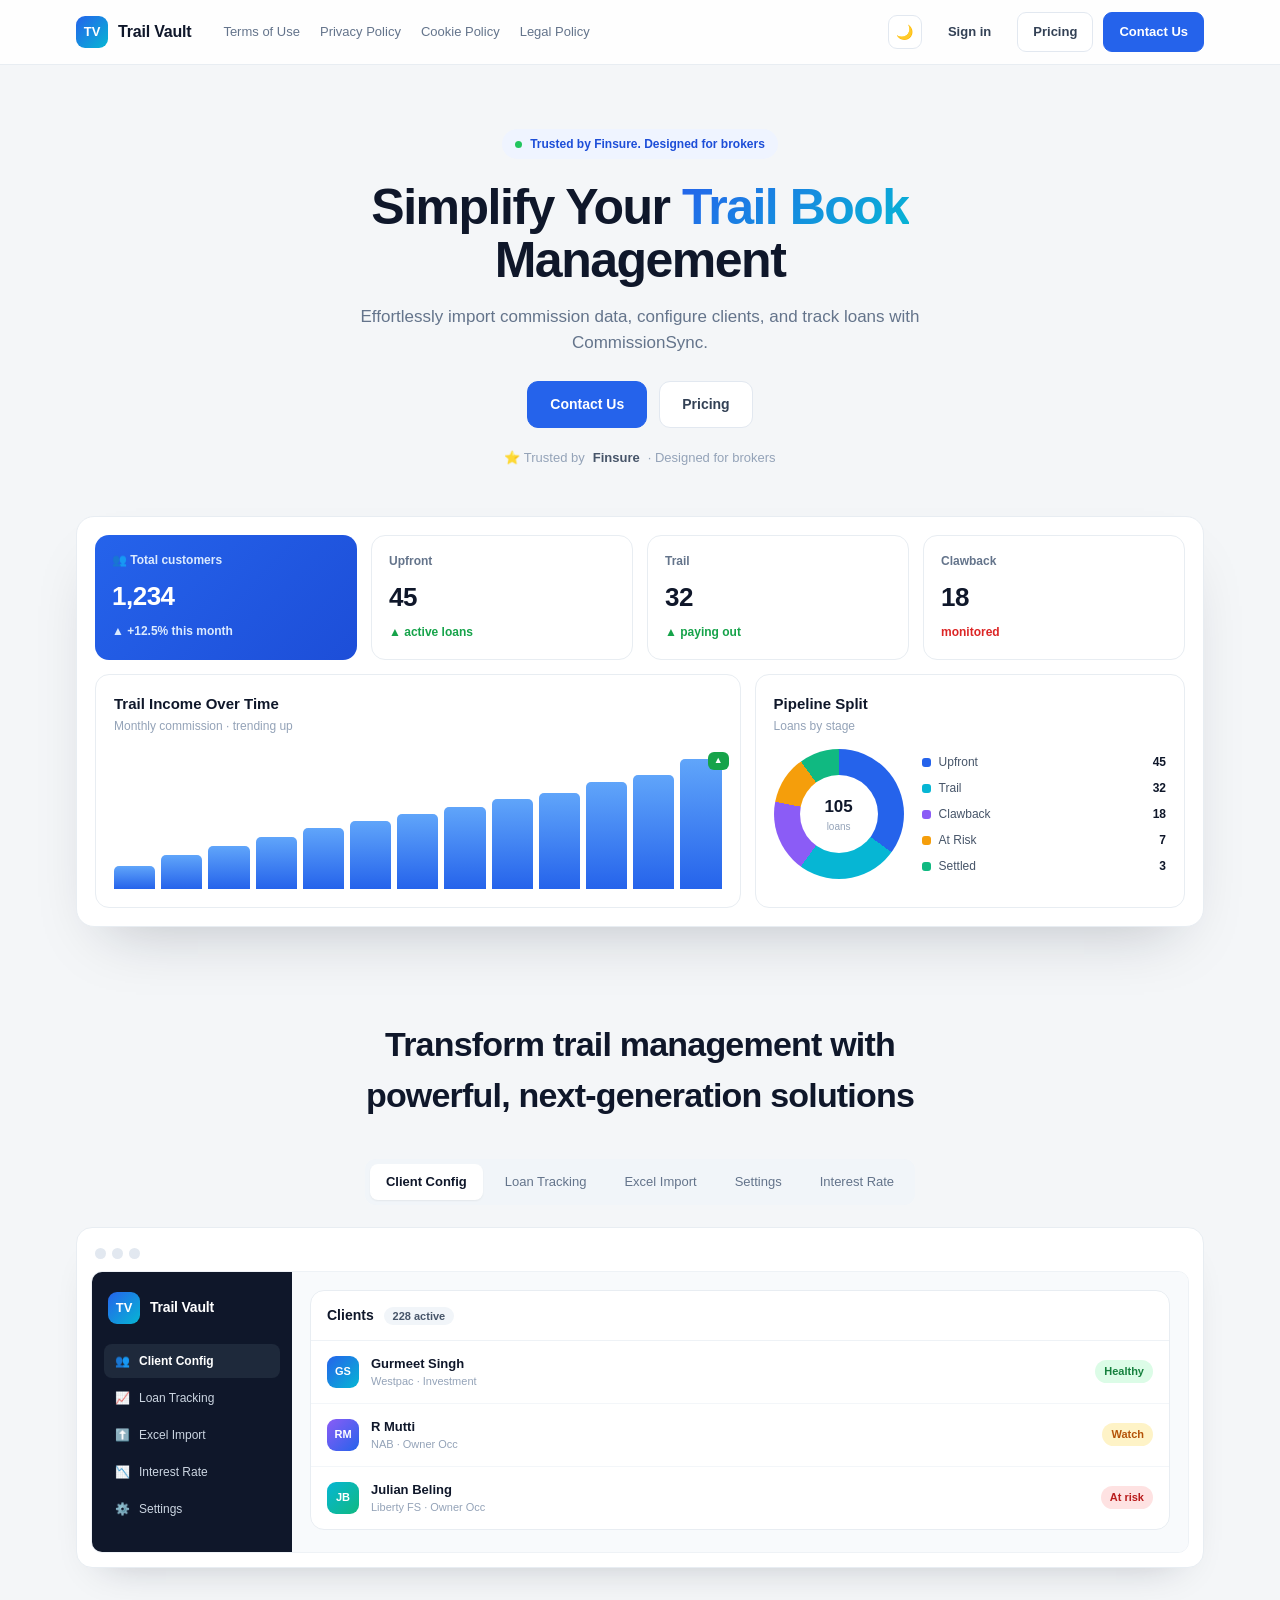
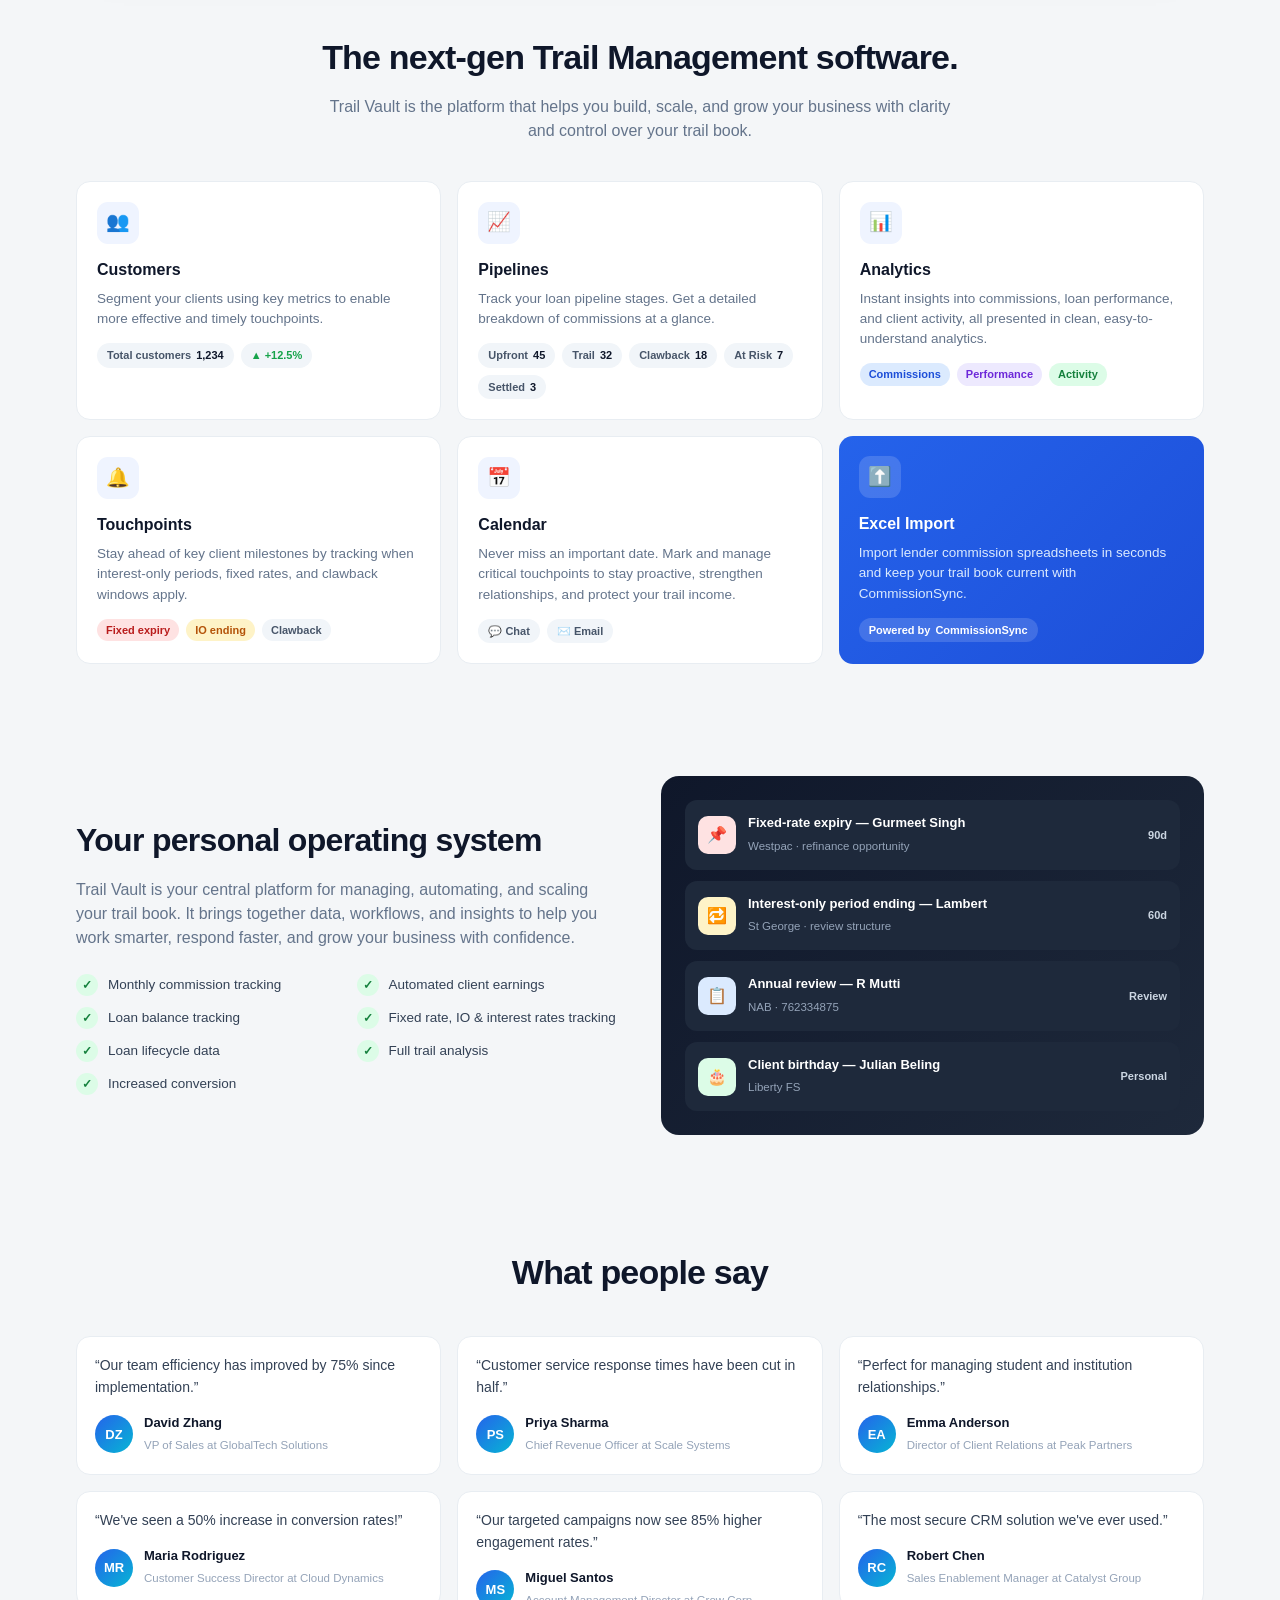
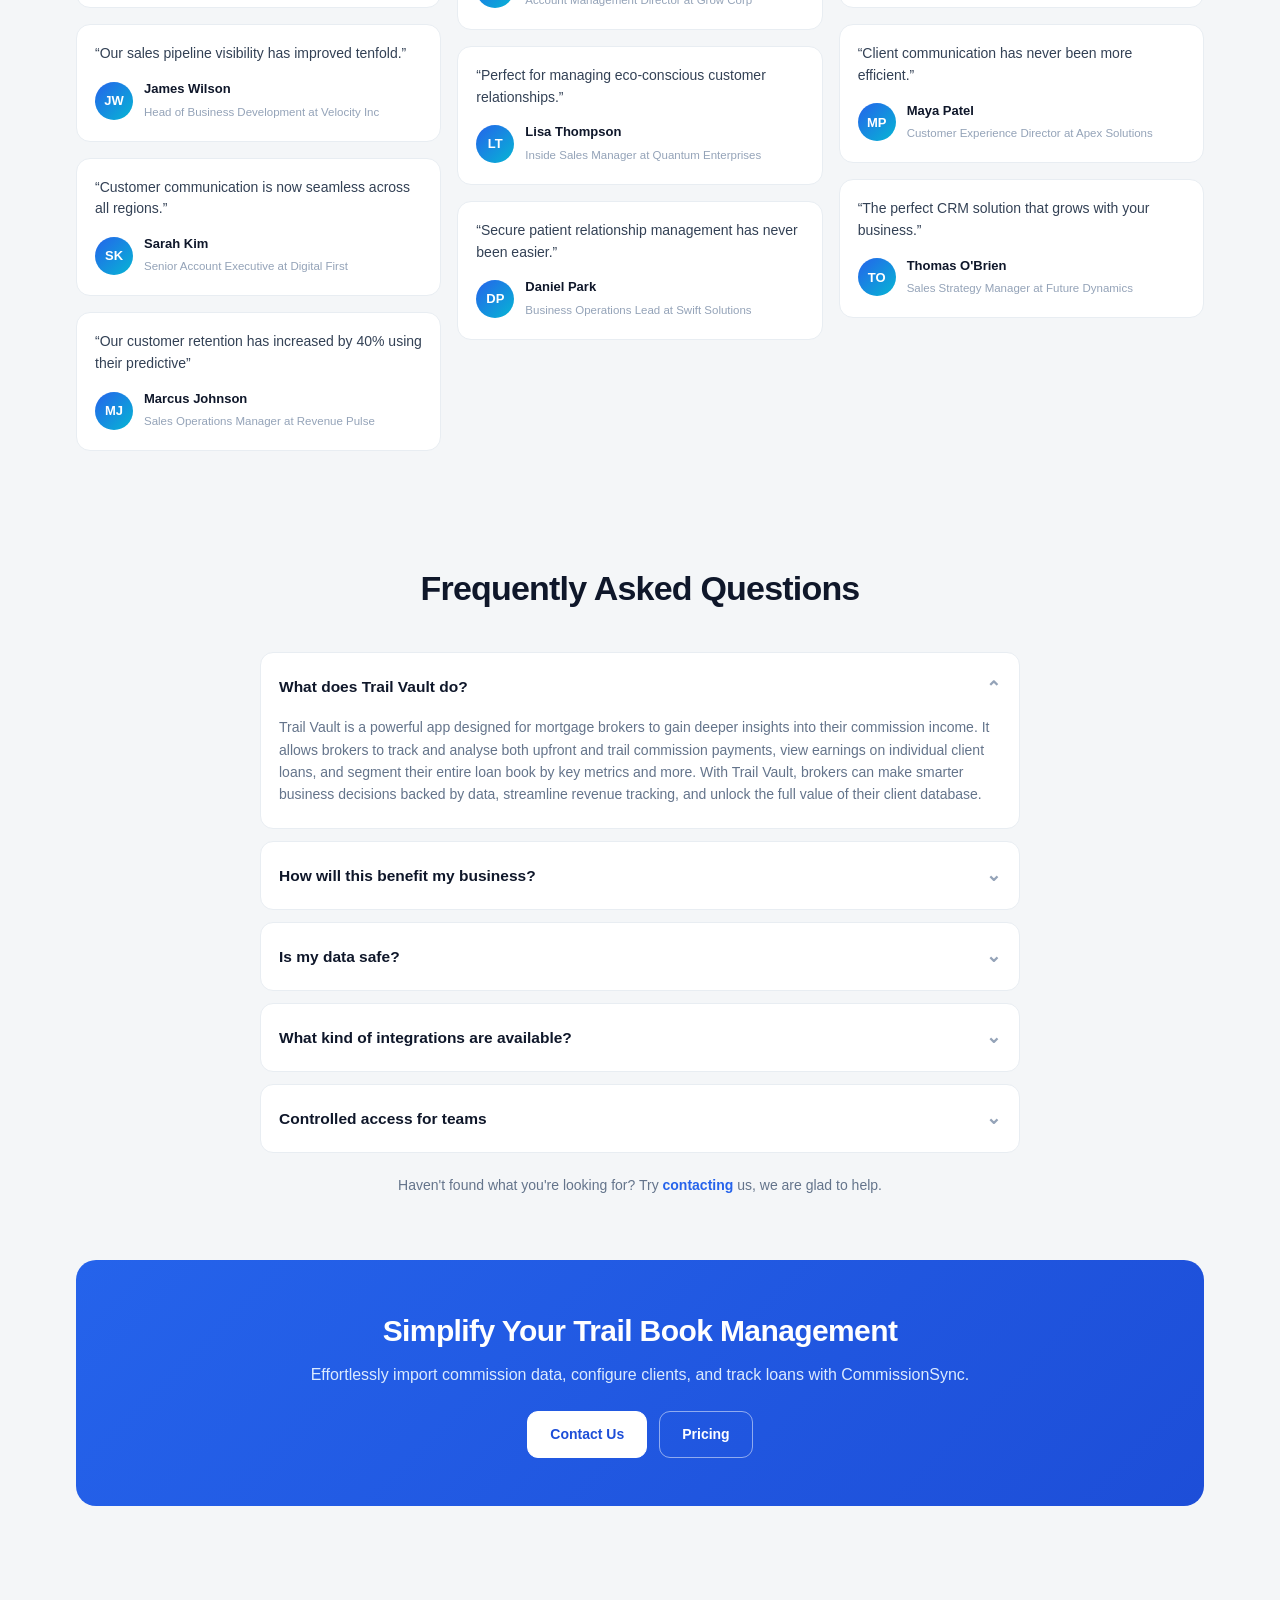
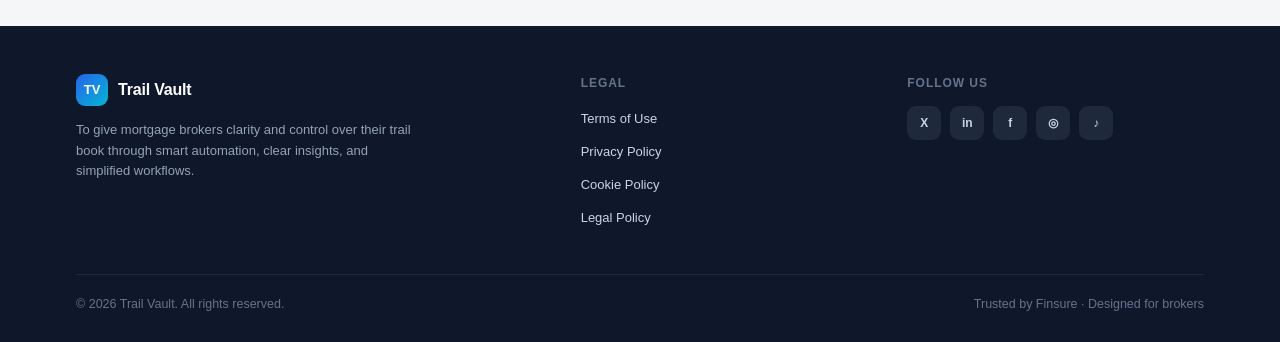
==== trail-vault-homepage.html @ 5ec31005 "Add Trail Vault homepage mockup styled with dashboard design system Restyle the my-trail-marketing.v" ====
<!DOCTYPE html>
<html lang="en">
<head>
<meta charset="UTF-8">
<meta name="viewport" content="width=device-width,initial-scale=1">
<title>Trail Vault — Simplify Your Trail Book Management</title>
<style>
*{margin:0;padding:0;box-sizing:border-box;font-family:-apple-system,'Segoe UI',Roboto,Inter,sans-serif}
body{background:#f4f6f8;color:#0f172a;line-height:1.5}
a{text-decoration:none;color:inherit}
img{max-width:100%}
.wrap{max-width:1180px;margin:0 auto;padding:0 26px}

/* ---------- top nav ---------- */
.nav{position:sticky;top:0;z-index:40;background:rgba(255,255,255,.86);backdrop-filter:blur(10px);border-bottom:1px solid #e8edf2}
.nav .wrap{display:flex;align-items:center;gap:18px;height:64px}
.brand{display:flex;align-items:center;gap:10px}
.brand .logo{width:32px;height:32px;border-radius:9px;background:linear-gradient(135deg,#2563eb,#06b6d4);display:flex;align-items:center;justify-content:center;color:#fff;font-weight:800;font-size:13px}
.brand b{font-size:16px;font-weight:800;letter-spacing:-.2px}
.nav .links{display:flex;gap:20px;margin-left:14px}
.nav .links a{font-size:13px;color:#64748b;font-weight:500}
.nav .links a:hover{color:#0f172a}
.nav .right{margin-left:auto;display:flex;align-items:center;gap:10px}
.theme{width:34px;height:34px;border:1px solid #e2e8f0;border-radius:9px;background:#fff;display:flex;align-items:center;justify-content:center;font-size:14px;cursor:pointer}
.btn{font-size:13px;font-weight:600;padding:9px 15px;border-radius:9px;border:1px solid #e2e8f0;background:#fff;color:#334155;cursor:pointer;display:inline-flex;align-items:center;gap:7px}
.btn:hover{border-color:#cbd5e1}
.btn.primary{background:#2563eb;border-color:#2563eb;color:#fff}
.btn.primary:hover{background:#1d4ed8}
.btn.ghost{background:transparent;border-color:transparent;color:#334155}
.btn.lg{padding:12px 22px;font-size:14px;border-radius:11px}

/* ---------- hero ---------- */
.hero{padding:64px 0 36px}
.eyebrow{display:inline-flex;align-items:center;gap:8px;background:#eff4ff;color:#1d4ed8;font-size:12px;font-weight:600;padding:6px 13px;border-radius:30px;margin-bottom:22px}
.eyebrow i{width:7px;height:7px;border-radius:50%;background:#22c55e}
.hero h1{font-size:50px;line-height:1.05;font-weight:800;letter-spacing:-1.5px;max-width:760px;margin:0 auto;text-align:center}
.hero h1 .grad{background:linear-gradient(135deg,#2563eb,#06b6d4);-webkit-background-clip:text;background-clip:text;color:transparent}
.hero .lead{font-size:17px;color:#64748b;max-width:560px;margin:18px auto 0;text-align:center}
.hero .cta{display:flex;gap:12px;justify-content:center;margin-top:26px}
.hero .trust{display:flex;align-items:center;justify-content:center;gap:8px;margin-top:20px;font-size:13px;color:#94a3b8}
.hero .trust b{color:#475569;font-weight:600}
.heroctr{text-align:center}

/* dashboard preview */
.preview{margin-top:48px;background:#fff;border:1px solid #e8edf2;border-radius:18px;padding:18px;box-shadow:0 30px 60px -30px rgba(15,23,42,.25)}
.kpis{display:grid;grid-template-columns:repeat(4,1fr);gap:14px}
.kpi{background:#fff;border:1px solid #e8edf2;border-radius:14px;padding:16px 17px;position:relative;overflow:hidden}
.kpi .lab{font-size:12px;color:#64748b;font-weight:600;display:flex;align-items:center;gap:6px}
.kpi .val{font-size:26px;font-weight:800;margin-top:8px;letter-spacing:-.5px}
.kpi .delta{font-size:12px;font-weight:600;margin-top:6px;display:inline-flex;gap:4px}
.up{color:#16a34a}.down{color:#dc2626}
.kpi.accent{background:linear-gradient(135deg,#2563eb,#1d4ed8);border:none;color:#fff}
.kpi.accent .lab,.kpi.accent .delta{color:#dbeafe}
.prow{display:grid;grid-template-columns:1.5fr 1fr;gap:14px;margin-top:14px}
.card{background:#fff;border:1px solid #e8edf2;border-radius:14px;padding:18px}
.card h3{font-size:15px;font-weight:700;display:flex;align-items:center;justify-content:space-between}
.card .csub{font-size:12px;color:#94a3b8;margin-top:2px;margin-bottom:14px}
.bars{display:flex;align-items:flex-end;gap:6px;height:140px;margin-top:8px;padding-top:10px}
.bars .b{flex:1;background:linear-gradient(180deg,#60a5fa,#2563eb);border-radius:5px 5px 0 0;position:relative}
.callout{position:absolute;top:-7px;right:-7px;background:#16a34a;color:#fff;font-size:9px;font-weight:700;padding:2px 6px;border-radius:6px}
.donutwrap{display:flex;gap:18px;align-items:center}
.donut{width:130px;height:130px;border-radius:50%;background:conic-gradient(#2563eb 0 35%,#06b6d4 35% 60%,#8b5cf6 60% 78%,#f59e0b 78% 90%,#10b981 90% 100%);position:relative;flex-shrink:0}
.donut::after{content:'';position:absolute;inset:26px;background:#fff;border-radius:50%}
.donut .ctr{position:absolute;inset:0;display:flex;flex-direction:column;align-items:center;justify-content:center;z-index:2}
.donut .ctr b{font-size:17px;font-weight:800}
.donut .ctr small{font-size:10px;color:#94a3b8}
.leg{flex:1;display:grid;gap:8px}
.leg div{font-size:12px;color:#475569;display:flex;align-items:center;gap:8px}
.leg i{width:9px;height:9px;border-radius:3px}
.leg b{margin-left:auto;color:#0f172a}

/* ---------- section heads ---------- */
.section{padding:56px 0}
.shead{text-align:center;max-width:640px;margin:0 auto 38px}
.shead h2{font-size:34px;font-weight:800;letter-spacing:-.8px}
.shead p{font-size:16px;color:#64748b;margin-top:12px}

/* ---------- showcase tabs ---------- */
.tabs{display:flex;gap:6px;background:#f1f5f9;padding:5px;border-radius:11px;width:fit-content;margin:0 auto 22px}
.tabs span{font-size:13px;padding:8px 16px;border-radius:8px;color:#64748b;cursor:pointer;font-weight:500}
.tabs span.on{background:#fff;color:#0f172a;font-weight:600;box-shadow:0 1px 2px rgba(0,0,0,.06)}
.shot{background:#fff;border:1px solid #e8edf2;border-radius:16px;padding:14px;box-shadow:0 20px 40px -28px rgba(15,23,42,.3)}
.shotbar{display:flex;align-items:center;gap:6px;padding:6px 4px 12px}
.shotbar i{width:11px;height:11px;border-radius:50%;background:#e2e8f0}
.shotbody{border:1px solid #eef2f6;border-radius:11px;overflow:hidden}
.shotgrid{display:grid;grid-template-columns:200px 1fr;min-height:280px}
.shotside{background:#0f172a;padding:16px 12px}
.shotside .sb{display:flex;align-items:center;gap:9px;padding:8px 10px;border-radius:8px;color:#cbd5e1;font-size:12px;margin-bottom:3px}
.shotside .sb.on{background:#1e293b;color:#fff;font-weight:600}
.shotside .sb .ic{width:16px;text-align:center}
.shotmain{padding:18px;background:#f8fafc}

/* ---------- feature cards ---------- */
.fgrid{display:grid;grid-template-columns:repeat(3,1fr);gap:16px}
.fcard{background:#fff;border:1px solid #e8edf2;border-radius:14px;padding:20px;transition:.15s}
.fcard:hover{border-color:#c7d6f5;box-shadow:0 14px 30px -22px rgba(37,99,235,.5)}
.fcard .ico{width:42px;height:42px;border-radius:11px;display:flex;align-items:center;justify-content:center;font-size:19px;background:#eff4ff;margin-bottom:14px}
.fcard h3{font-size:16px;font-weight:700}
.fcard p{font-size:13.5px;color:#64748b;margin-top:7px}
.minis{display:flex;flex-wrap:wrap;gap:7px;margin-top:14px}
.statpill{font-size:11px;font-weight:700;padding:4px 10px;border-radius:20px;background:#f1f5f9;color:#475569;display:inline-flex;gap:5px}
.statpill b{color:#0f172a}
.tag{font-size:11px;font-weight:700;padding:3px 9px;border-radius:20px}
.t-red{background:#fee2e2;color:#b91c1c}.t-amber{background:#fef3c7;color:#b45309}
.t-blue{background:#dbeafe;color:#1d4ed8}.t-green{background:#dcfce7;color:#15803d}
.t-grey{background:#f1f5f9;color:#475569}.t-purple{background:#ede9fe;color:#6d28d9}

/* ---------- operating system split ---------- */
.os{display:grid;grid-template-columns:1fr 1fr;gap:42px;align-items:center}
.os h2{font-size:32px;font-weight:800;letter-spacing:-.7px}
.os .lead{font-size:16px;color:#64748b;margin-top:14px}
.checks{display:grid;grid-template-columns:1fr 1fr;gap:11px 18px;margin-top:24px}
.checks div{display:flex;align-items:center;gap:10px;font-size:13.5px;font-weight:500;color:#334155}
.checks .ck{width:22px;height:22px;border-radius:50%;background:#dcfce7;color:#15803d;display:flex;align-items:center;justify-content:center;font-size:12px;flex-shrink:0;font-weight:800}
.osvis{background:linear-gradient(135deg,#0f172a,#1e293b);border-radius:18px;padding:24px;color:#fff}
.osvis .tp{display:flex;align-items:center;gap:12px;padding:13px;background:#1e293b;border-radius:12px;margin-bottom:11px}
.osvis .tp:last-child{margin-bottom:0}
.osvis .dot{width:38px;height:38px;border-radius:10px;display:flex;align-items:center;justify-content:center;font-size:16px;flex-shrink:0}
.osvis .meta b{font-size:13px;display:block}
.osvis .meta small{font-size:11.5px;color:#94a3b8}
.osvis .when{margin-left:auto;font-size:11px;font-weight:600;color:#cbd5e1}

/* ---------- testimonials ---------- */
.tgrid{columns:3;column-gap:16px}
.tcard{background:#fff;border:1px solid #e8edf2;border-radius:14px;padding:18px;margin-bottom:16px;break-inside:avoid}
.tcard .q{font-size:14px;color:#334155;line-height:1.55}
.tcard .who{display:flex;align-items:center;gap:11px;margin-top:14px}
.tcard .av{width:38px;height:38px;border-radius:50%;background:linear-gradient(135deg,#2563eb,#06b6d4);color:#fff;font-weight:700;font-size:13px;display:flex;align-items:center;justify-content:center;flex-shrink:0}
.tcard .who b{font-size:13px;display:block}
.tcard .who small{font-size:11.5px;color:#94a3b8}

/* ---------- faq ---------- */
.faq{max-width:760px;margin:0 auto}
.faq details{background:#fff;border:1px solid #e8edf2;border-radius:13px;padding:4px 18px;margin-bottom:12px}
.faq summary{list-style:none;cursor:pointer;font-size:15.5px;font-weight:600;padding:16px 0;display:flex;align-items:center;justify-content:space-between}
.faq summary::-webkit-details-marker{display:none}
.faq summary::after{content:'⌄';font-size:18px;color:#94a3b8;transition:.2s}
.faq details[open] summary::after{transform:rotate(180deg)}
.faq details p{font-size:14px;color:#64748b;padding:0 0 18px;line-height:1.6}
.faqnote{text-align:center;font-size:14px;color:#64748b;margin-top:22px}
.faqnote a{color:#2563eb;font-weight:600}

/* ---------- cta banner ---------- */
.ctaband{background:linear-gradient(135deg,#2563eb,#1d4ed8);border-radius:20px;padding:48px 40px;text-align:center;color:#fff}
.ctaband h2{font-size:30px;font-weight:800;letter-spacing:-.6px}
.ctaband p{color:#dbeafe;font-size:16px;margin-top:10px}
.ctaband .cta{display:flex;gap:12px;justify-content:center;margin-top:24px}
.ctaband .btn{background:#fff;border-color:#fff;color:#1d4ed8}
.ctaband .btn.ghost{background:transparent;border:1px solid rgba(255,255,255,.5);color:#fff}

/* ---------- footer ---------- */
.foot{background:#0f172a;color:#cbd5e1;margin-top:64px;padding:48px 0 28px}
.foot .top{display:grid;grid-template-columns:1.6fr 1fr 1fr;gap:30px}
.foot .brand b{color:#fff}
.foot .mission{font-size:13px;color:#94a3b8;margin-top:14px;max-width:340px;line-height:1.6}
.foot h4{font-size:12px;text-transform:uppercase;letter-spacing:.08em;color:#64748b;font-weight:700;margin-bottom:14px}
.foot ul{list-style:none}
.foot ul li{margin-bottom:9px}
.foot ul a{font-size:13px;color:#cbd5e1}
.foot ul a:hover{color:#fff}
.foot .social{display:flex;gap:9px;margin-top:6px}
.foot .social a{width:34px;height:34px;border-radius:9px;background:#1e293b;display:flex;align-items:center;justify-content:center;font-size:12px;font-weight:600}
.foot .social a:hover{background:#2563eb;color:#fff}
.foot .bar{border-top:1px solid #1e293b;margin-top:36px;padding-top:20px;display:flex;justify-content:space-between;align-items:center;font-size:12.5px;color:#64748b;flex-wrap:wrap;gap:10px}

@media(max-width:900px){
  .kpis,.fgrid{grid-template-columns:repeat(2,1fr)}
  .prow,.os{grid-template-columns:1fr}
  .tgrid{columns:2}
  .shotgrid{grid-template-columns:1fr}
  .shotside{display:none}
  .nav .links{display:none}
  .hero h1{font-size:36px}
  .foot .top{grid-template-columns:1fr 1fr}
}
@media(max-width:560px){
  .kpis,.fgrid,.tgrid,.checks{grid-template-columns:1fr;columns:1}
  .hero h1{font-size:30px}
}
</style>
</head>
<body>

<!-- ===== NAV ===== -->
<header class="nav">
  <div class="wrap">
    <a class="brand"><span class="logo">TV</span><b>Trail Vault</b></a>
    <nav class="links">
      <a>Terms of Use</a>
      <a>Privacy Policy</a>
      <a>Cookie Policy</a>
      <a>Legal Policy</a>
    </nav>
    <div class="right">
      <div class="theme" title="Toggle theme">🌙</div>
      <a class="btn ghost">Sign in</a>
      <a class="btn">Pricing</a>
      <a class="btn primary">Contact Us</a>
    </div>
  </div>
</header>

<!-- ===== HERO ===== -->
<section class="hero">
  <div class="wrap heroctr">
    <span class="eyebrow"><i></i>Trusted by Finsure. Designed for brokers</span>
    <h1>Simplify Your <span class="grad">Trail Book</span> Management</h1>
    <p class="lead">Effortlessly import commission data, configure clients, and track loans with CommissionSync.</p>
    <div class="cta">
      <a class="btn primary lg">Contact Us</a>
      <a class="btn lg">Pricing</a>
    </div>
    <div class="trust">⭐ Trusted by <b>Finsure</b> · Designed for brokers</div>

    <!-- dashboard preview -->
    <div class="preview" style="text-align:left">
      <div class="kpis">
        <div class="kpi accent">
          <div class="lab">👥 Total customers</div>
          <div class="val">1,234</div>
          <div class="delta">▲ +12.5% this month</div>
        </div>
        <div class="kpi">
          <div class="lab">Upfront</div>
          <div class="val">45</div>
          <div class="delta up">▲ active loans</div>
        </div>
        <div class="kpi">
          <div class="lab">Trail</div>
          <div class="val">32</div>
          <div class="delta up">▲ paying out</div>
        </div>
        <div class="kpi">
          <div class="lab">Clawback</div>
          <div class="val">18</div>
          <div class="delta down">monitored</div>
        </div>
      </div>
      <div class="prow">
        <div class="card">
          <h3>Trail Income Over Time</h3>
          <div class="csub">Monthly commission · trending up</div>
          <div class="bars">
            <div class="b" style="height:18%"></div><div class="b" style="height:26%"></div>
            <div class="b" style="height:33%"></div><div class="b" style="height:40%"></div>
            <div class="b" style="height:47%"></div><div class="b" style="height:52%"></div>
            <div class="b" style="height:58%"></div><div class="b" style="height:63%"></div>
            <div class="b" style="height:69%"></div><div class="b" style="height:74%"></div>
            <div class="b" style="height:82%"></div><div class="b" style="height:88%"></div>
            <div class="b" style="height:100%"><div class="callout">▲</div></div>
          </div>
        </div>
        <div class="card">
          <h3>Pipeline Split</h3>
          <div class="csub">Loans by stage</div>
          <div class="donutwrap">
            <div class="donut"><div class="ctr"><b>105</b><small>loans</small></div></div>
            <div class="leg">
              <div><i style="background:#2563eb"></i>Upfront<b>45</b></div>
              <div><i style="background:#06b6d4"></i>Trail<b>32</b></div>
              <div><i style="background:#8b5cf6"></i>Clawback<b>18</b></div>
              <div><i style="background:#f59e0b"></i>At Risk<b>7</b></div>
              <div><i style="background:#10b981"></i>Settled<b>3</b></div>
            </div>
          </div>
        </div>
      </div>
    </div>
  </div>
</section>

<!-- ===== SHOWCASE TABS ===== -->
<section class="section">
  <div class="wrap">
    <div class="shead">
      <h2>Transform trail management with powerful, next-generation solutions</h2>
    </div>
    <div class="tabs">
      <span class="on">Client Config</span>
      <span>Loan Tracking</span>
      <span>Excel Import</span>
      <span>Settings</span>
      <span>Interest Rate</span>
    </div>
    <div class="shot">
      <div class="shotbar"><i></i><i></i><i></i></div>
      <div class="shotbody">
        <div class="shotgrid">
          <div class="shotside">
            <div class="brand" style="margin-bottom:16px;padding:4px"><span class="logo">TV</span><b style="color:#fff;font-size:14px">Trail Vault</b></div>
            <div class="sb on"><span class="ic">👥</span>Client Config</div>
            <div class="sb"><span class="ic">📈</span>Loan Tracking</div>
            <div class="sb"><span class="ic">⬆️</span>Excel Import</div>
            <div class="sb"><span class="ic">📉</span>Interest Rate</div>
            <div class="sb"><span class="ic">⚙️</span>Settings</div>
          </div>
          <div class="shotmain">
            <div class="card" style="padding:0;border:1px solid #e8edf2">
              <div style="padding:14px 16px;font-weight:700;font-size:14px;border-bottom:1px solid #eef2f6">Clients <span class="tag t-grey" style="margin-left:6px">228 active</span></div>
              <div style="display:flex;align-items:center;gap:12px;padding:13px 16px;border-bottom:1px solid #f3f6f9;font-size:13px">
                <span class="av" style="width:32px;height:32px;border-radius:9px;background:linear-gradient(135deg,#2563eb,#06b6d4);color:#fff;display:flex;align-items:center;justify-content:center;font-weight:700;font-size:11px">GS</span>
                <div><b>Gurmeet Singh</b><div style="color:#94a3b8;font-size:11px">Westpac · Investment</div></div>
                <span class="tag t-green" style="margin-left:auto">Healthy</span>
              </div>
              <div style="display:flex;align-items:center;gap:12px;padding:13px 16px;border-bottom:1px solid #f3f6f9;font-size:13px">
                <span class="av" style="width:32px;height:32px;border-radius:9px;background:linear-gradient(135deg,#8b5cf6,#2563eb);color:#fff;display:flex;align-items:center;justify-content:center;font-weight:700;font-size:11px">RM</span>
                <div><b>R Mutti</b><div style="color:#94a3b8;font-size:11px">NAB · Owner Occ</div></div>
                <span class="tag t-amber" style="margin-left:auto">Watch</span>
              </div>
              <div style="display:flex;align-items:center;gap:12px;padding:13px 16px;font-size:13px">
                <span class="av" style="width:32px;height:32px;border-radius:9px;background:linear-gradient(135deg,#06b6d4,#10b981);color:#fff;display:flex;align-items:center;justify-content:center;font-weight:700;font-size:11px">JB</span>
                <div><b>Julian Beling</b><div style="color:#94a3b8;font-size:11px">Liberty FS · Owner Occ</div></div>
                <span class="tag t-red" style="margin-left:auto">At risk</span>
              </div>
            </div>
          </div>
        </div>
      </div>
    </div>
  </div>
</section>

<!-- ===== FEATURE CARDS ===== -->
<section class="section" style="padding-top:8px">
  <div class="wrap">
    <div class="shead">
      <h2>The next-gen Trail Management software.</h2>
      <p>Trail Vault is the platform that helps you build, scale, and grow your business with clarity and control over your trail book.</p>
    </div>
    <div class="fgrid">
      <div class="fcard">
        <div class="ico">👥</div>
        <h3>Customers</h3>
        <p>Segment your clients using key metrics to enable more effective and timely touchpoints.</p>
        <div class="minis">
          <span class="statpill">Total customers <b>1,234</b></span>
          <span class="statpill" style="color:#16a34a">▲ +12.5%</span>
        </div>
      </div>
      <div class="fcard">
        <div class="ico">📈</div>
        <h3>Pipelines</h3>
        <p>Track your loan pipeline stages. Get a detailed breakdown of commissions at a glance.</p>
        <div class="minis">
          <span class="statpill">Upfront <b>45</b></span>
          <span class="statpill">Trail <b>32</b></span>
          <span class="statpill">Clawback <b>18</b></span>
          <span class="statpill">At Risk <b>7</b></span>
          <span class="statpill">Settled <b>3</b></span>
        </div>
      </div>
      <div class="fcard">
        <div class="ico">📊</div>
        <h3>Analytics</h3>
        <p>Instant insights into commissions, loan performance, and client activity, all presented in clean, easy-to-understand analytics.</p>
        <div class="minis">
          <span class="tag t-blue">Commissions</span>
          <span class="tag t-purple">Performance</span>
          <span class="tag t-green">Activity</span>
        </div>
      </div>
      <div class="fcard">
        <div class="ico">🔔</div>
        <h3>Touchpoints</h3>
        <p>Stay ahead of key client milestones by tracking when interest-only periods, fixed rates, and clawback windows apply.</p>
        <div class="minis">
          <span class="tag t-red">Fixed expiry</span>
          <span class="tag t-amber">IO ending</span>
          <span class="tag t-grey">Clawback</span>
        </div>
      </div>
      <div class="fcard">
        <div class="ico">📅</div>
        <h3>Calendar</h3>
        <p>Never miss an important date. Mark and manage critical touchpoints to stay proactive, strengthen relationships, and protect your trail income.</p>
        <div class="minis">
          <span class="statpill">💬 Chat</span>
          <span class="statpill">✉️ Email</span>
        </div>
      </div>
      <div class="fcard" style="background:linear-gradient(135deg,#2563eb,#1d4ed8);border:none;color:#fff">
        <div class="ico" style="background:rgba(255,255,255,.15)">⬆️</div>
        <h3 style="color:#fff">Excel Import</h3>
        <p style="color:#dbeafe">Import lender commission spreadsheets in seconds and keep your trail book current with CommissionSync.</p>
        <div class="minis"><span class="statpill" style="background:rgba(255,255,255,.15);color:#fff">Powered by <b style="color:#fff">CommissionSync</b></span></div>
      </div>
    </div>
  </div>
</section>

<!-- ===== OPERATING SYSTEM ===== -->
<section class="section">
  <div class="wrap os">
    <div>
      <h2>Your personal operating system</h2>
      <p class="lead">Trail Vault is your central platform for managing, automating, and scaling your trail book. It brings together data, workflows, and insights to help you work smarter, respond faster, and grow your business with confidence.</p>
      <div class="checks">
        <div><span class="ck">✓</span>Monthly commission tracking</div>
        <div><span class="ck">✓</span>Automated client earnings</div>
        <div><span class="ck">✓</span>Loan balance tracking</div>
        <div><span class="ck">✓</span>Fixed rate, IO &amp; interest rates tracking</div>
        <div><span class="ck">✓</span>Loan lifecycle data</div>
        <div><span class="ck">✓</span>Full trail analysis</div>
        <div><span class="ck">✓</span>Increased conversion</div>
      </div>
    </div>
    <div class="osvis">
      <div class="tp">
        <div class="dot" style="background:#fee2e2">📌</div>
        <div class="meta"><b>Fixed-rate expiry — Gurmeet Singh</b><small>Westpac · refinance opportunity</small></div>
        <div class="when">90d</div>
      </div>
      <div class="tp">
        <div class="dot" style="background:#fef3c7">🔁</div>
        <div class="meta"><b>Interest-only period ending — Lambert</b><small>St George · review structure</small></div>
        <div class="when">60d</div>
      </div>
      <div class="tp">
        <div class="dot" style="background:#dbeafe">📋</div>
        <div class="meta"><b>Annual review — R Mutti</b><small>NAB · 762334875</small></div>
        <div class="when">Review</div>
      </div>
      <div class="tp">
        <div class="dot" style="background:#dcfce7">🎂</div>
        <div class="meta"><b>Client birthday — Julian Beling</b><small>Liberty FS</small></div>
        <div class="when">Personal</div>
      </div>
    </div>
  </div>
</section>

<!-- ===== TESTIMONIALS ===== -->
<section class="section">
  <div class="wrap">
    <div class="shead">
      <h2>What people say</h2>
    </div>
    <div class="tgrid">
      <div class="tcard"><div class="q">“Our team efficiency has improved by 75% since implementation.”</div><div class="who"><span class="av">DZ</span><div><b>David Zhang</b><small>VP of Sales at GlobalTech Solutions</small></div></div></div>
      <div class="tcard"><div class="q">“We've seen a 50% increase in conversion rates!”</div><div class="who"><span class="av">MR</span><div><b>Maria Rodriguez</b><small>Customer Success Director at Cloud Dynamics</small></div></div></div>
      <div class="tcard"><div class="q">“Our sales pipeline visibility has improved tenfold.”</div><div class="who"><span class="av">JW</span><div><b>James Wilson</b><small>Head of Business Development at Velocity Inc</small></div></div></div>
      <div class="tcard"><div class="q">“Customer communication is now seamless across all regions.”</div><div class="who"><span class="av">SK</span><div><b>Sarah Kim</b><small>Senior Account Executive at Digital First</small></div></div></div>
      <div class="tcard"><div class="q">“Our customer retention has increased by 40% using their predictive”</div><div class="who"><span class="av">MJ</span><div><b>Marcus Johnson</b><small>Sales Operations Manager at Revenue Pulse</small></div></div></div>
      <div class="tcard"><div class="q">“Customer service response times have been cut in half.”</div><div class="who"><span class="av">PS</span><div><b>Priya Sharma</b><small>Chief Revenue Officer at Scale Systems</small></div></div></div>
      <div class="tcard"><div class="q">“Our targeted campaigns now see 85% higher engagement rates.”</div><div class="who"><span class="av">MS</span><div><b>Miguel Santos</b><small>Account Management Director at Grow Corp</small></div></div></div>
      <div class="tcard"><div class="q">“Perfect for managing eco-conscious customer relationships.”</div><div class="who"><span class="av">LT</span><div><b>Lisa Thompson</b><small>Inside Sales Manager at Quantum Enterprises</small></div></div></div>
      <div class="tcard"><div class="q">“Secure patient relationship management has never been easier.”</div><div class="who"><span class="av">DP</span><div><b>Daniel Park</b><small>Business Operations Lead at Swift Solutions</small></div></div></div>
      <div class="tcard"><div class="q">“Perfect for managing student and institution relationships.”</div><div class="who"><span class="av">EA</span><div><b>Emma Anderson</b><small>Director of Client Relations at Peak Partners</small></div></div></div>
      <div class="tcard"><div class="q">“The most secure CRM solution we've ever used.”</div><div class="who"><span class="av">RC</span><div><b>Robert Chen</b><small>Sales Enablement Manager at Catalyst Group</small></div></div></div>
      <div class="tcard"><div class="q">“Client communication has never been more efficient.”</div><div class="who"><span class="av">MP</span><div><b>Maya Patel</b><small>Customer Experience Director at Apex Solutions</small></div></div></div>
      <div class="tcard"><div class="q">“The perfect CRM solution that grows with your business.”</div><div class="who"><span class="av">TO</span><div><b>Thomas O'Brien</b><small>Sales Strategy Manager at Future Dynamics</small></div></div></div>
    </div>
  </div>
</section>

<!-- ===== FAQ ===== -->
<section class="section">
  <div class="wrap">
    <div class="shead"><h2>Frequently Asked Questions</h2></div>
    <div class="faq">
      <details open>
        <summary>What does Trail Vault do?</summary>
        <p>Trail Vault is a powerful app designed for mortgage brokers to gain deeper insights into their commission income. It allows brokers to track and analyse both upfront and trail commission payments, view earnings on individual client loans, and segment their entire loan book by key metrics and more. With Trail Vault, brokers can make smarter business decisions backed by data, streamline revenue tracking, and unlock the full value of their client database.</p>
      </details>
      <details>
        <summary>How will this benefit my business?</summary>
        <p>Trail Vault helps mortgage brokers boost profitability and client retention by turning commission data into actionable insights. Track earnings, spot portfolio trends, and optimise your loan book with ease. Smart alerts keep you ahead of key loan changes and client milestones, so you can engage at the right time and maximise long-term value. With Trail Vault, you run a smarter, more efficient, and more client-focused business.</p>
      </details>
      <details>
        <summary>Is my data safe?</summary>
        <p>Yes, your data is protected with industry-standard security measures to ensure it remains safe and confidential. Trail Vault uses encrypted servers and secure protocols to safeguard all your information, and account access is secured with multi-factor authentication (including two-factor authentication) for an added layer of protection. We take data privacy seriously and continuously monitor our systems to keep your client and commission data secure at all times.</p>
      </details>
      <details>
        <summary>What kind of integrations are available?</summary>
        <p>Trail Vault integrates effortlessly with both Microsoft and Gmail platforms, allowing brokers to sync calendars, set automated reminders, and manage client communication directly from their preferred email and scheduling tools. Whether you're using Outlook or Google Workspace, Trail Vault works in the background to streamline workflows, schedule follow-ups, and ensure key client milestones are never missed — all without switching between multiple apps.</p>
      </details>
      <details>
        <summary>Controlled access for teams</summary>
        <p>Trail Vault offers flexible user permissions, giving head brokers full control over who sees what. Staff can be granted access to upload data, manage client information, and perform day-to-day tasks, while sensitive data like revenue figures, trail commissions, or client performance metrics can be restricted. This ensures your team stays productive without compromising confidentiality or business critical insights.</p>
      </details>
    </div>
    <div class="faqnote">Haven't found what you're looking for? Try <a>contacting</a> us, we are glad to help.</div>
  </div>
</section>

<!-- ===== CTA BAND ===== -->
<section class="section" style="padding-top:8px">
  <div class="wrap">
    <div class="ctaband">
      <h2>Simplify Your Trail Book Management</h2>
      <p>Effortlessly import commission data, configure clients, and track loans with CommissionSync.</p>
      <div class="cta">
        <a class="btn lg">Contact Us</a>
        <a class="btn ghost lg">Pricing</a>
      </div>
    </div>
  </div>
</section>

<!-- ===== FOOTER ===== -->
<footer class="foot">
  <div class="wrap">
    <div class="top">
      <div>
        <a class="brand"><span class="logo">TV</span><b>Trail Vault</b></a>
        <p class="mission">To give mortgage brokers clarity and control over their trail book through smart automation, clear insights, and simplified workflows.</p>
      </div>
      <div>
        <h4>Legal</h4>
        <ul>
          <li><a>Terms of Use</a></li>
          <li><a>Privacy Policy</a></li>
          <li><a>Cookie Policy</a></li>
          <li><a>Legal Policy</a></li>
        </ul>
      </div>
      <div>
        <h4>Follow us</h4>
        <div class="social">
          <a title="X (formerly Twitter)">X</a>
          <a title="LinkedIn">in</a>
          <a title="Facebook">f</a>
          <a title="Instagram">◎</a>
          <a title="TikTok">♪</a>
        </div>
      </div>
    </div>
    <div class="bar">
      <span>© 2026 Trail Vault. All rights reserved.</span>
      <span>Trusted by Finsure · Designed for brokers</span>
    </div>
  </div>
</footer>

</body>
</html>
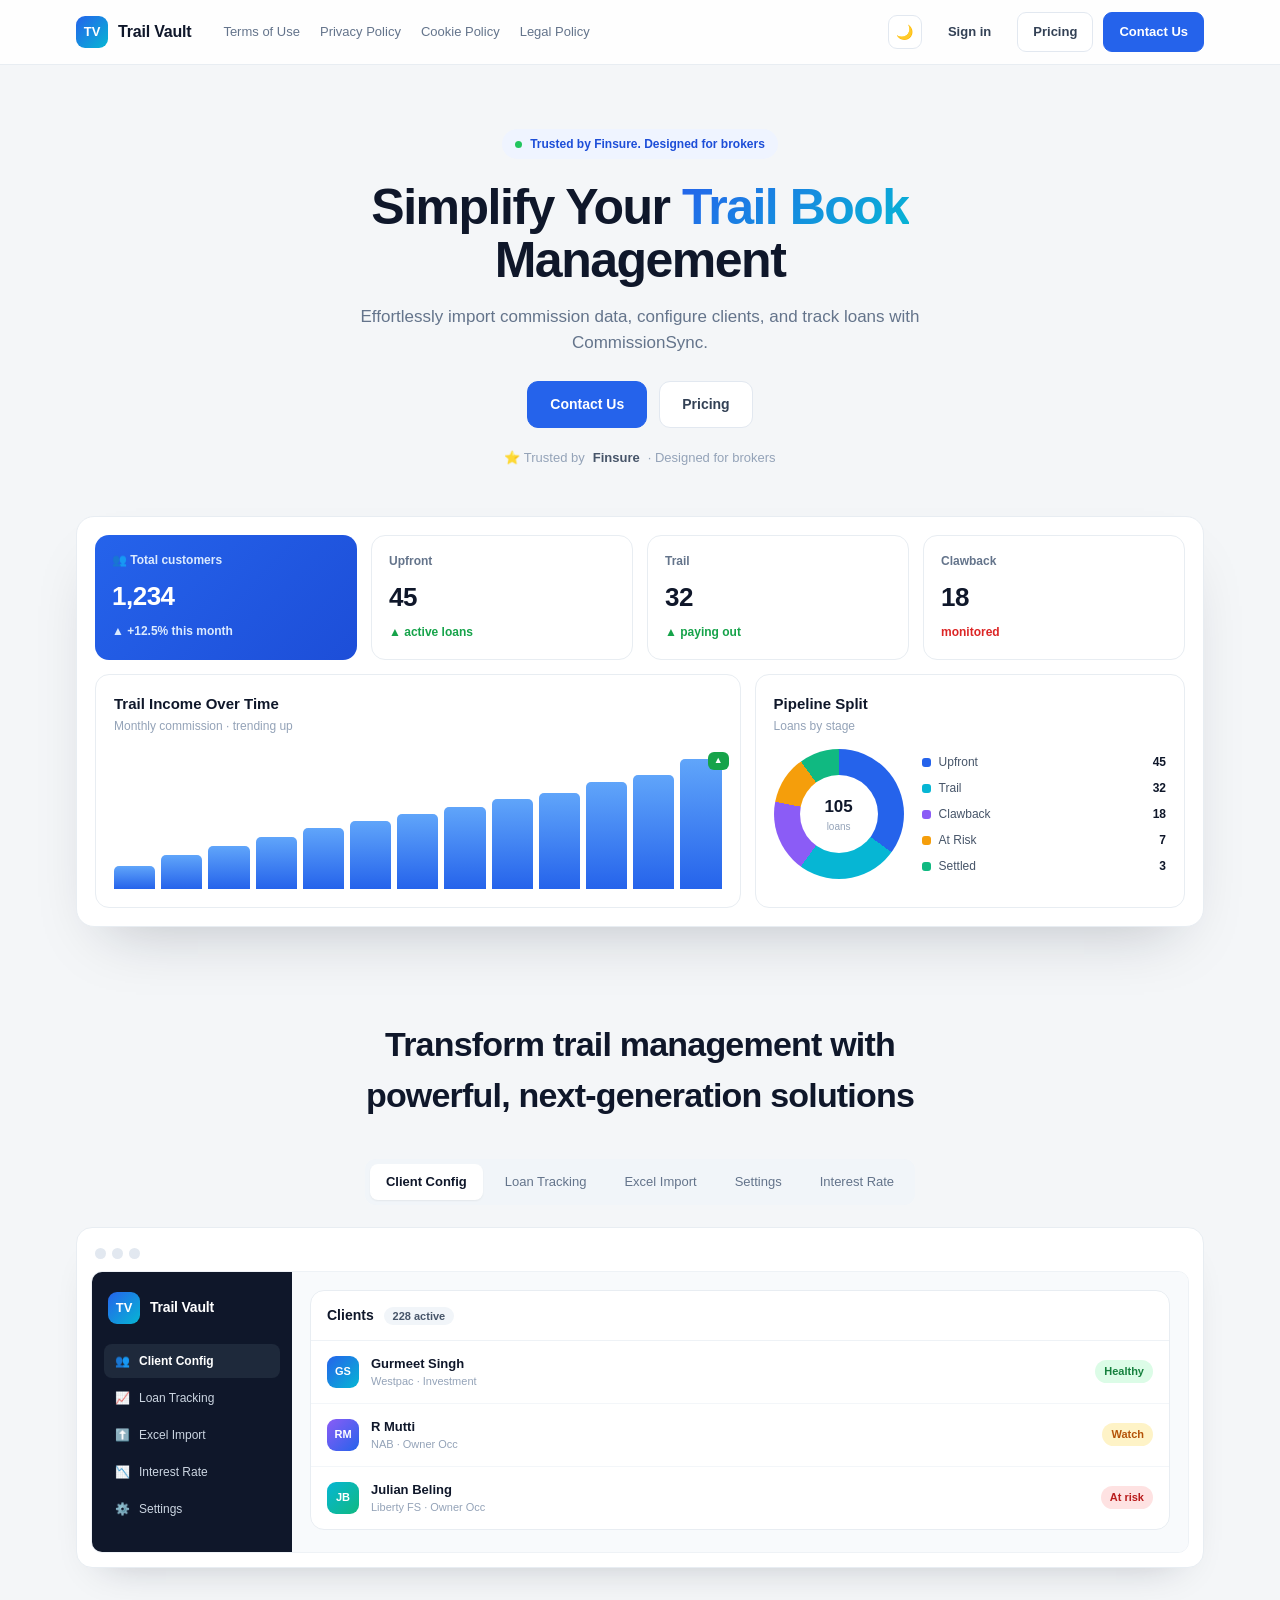
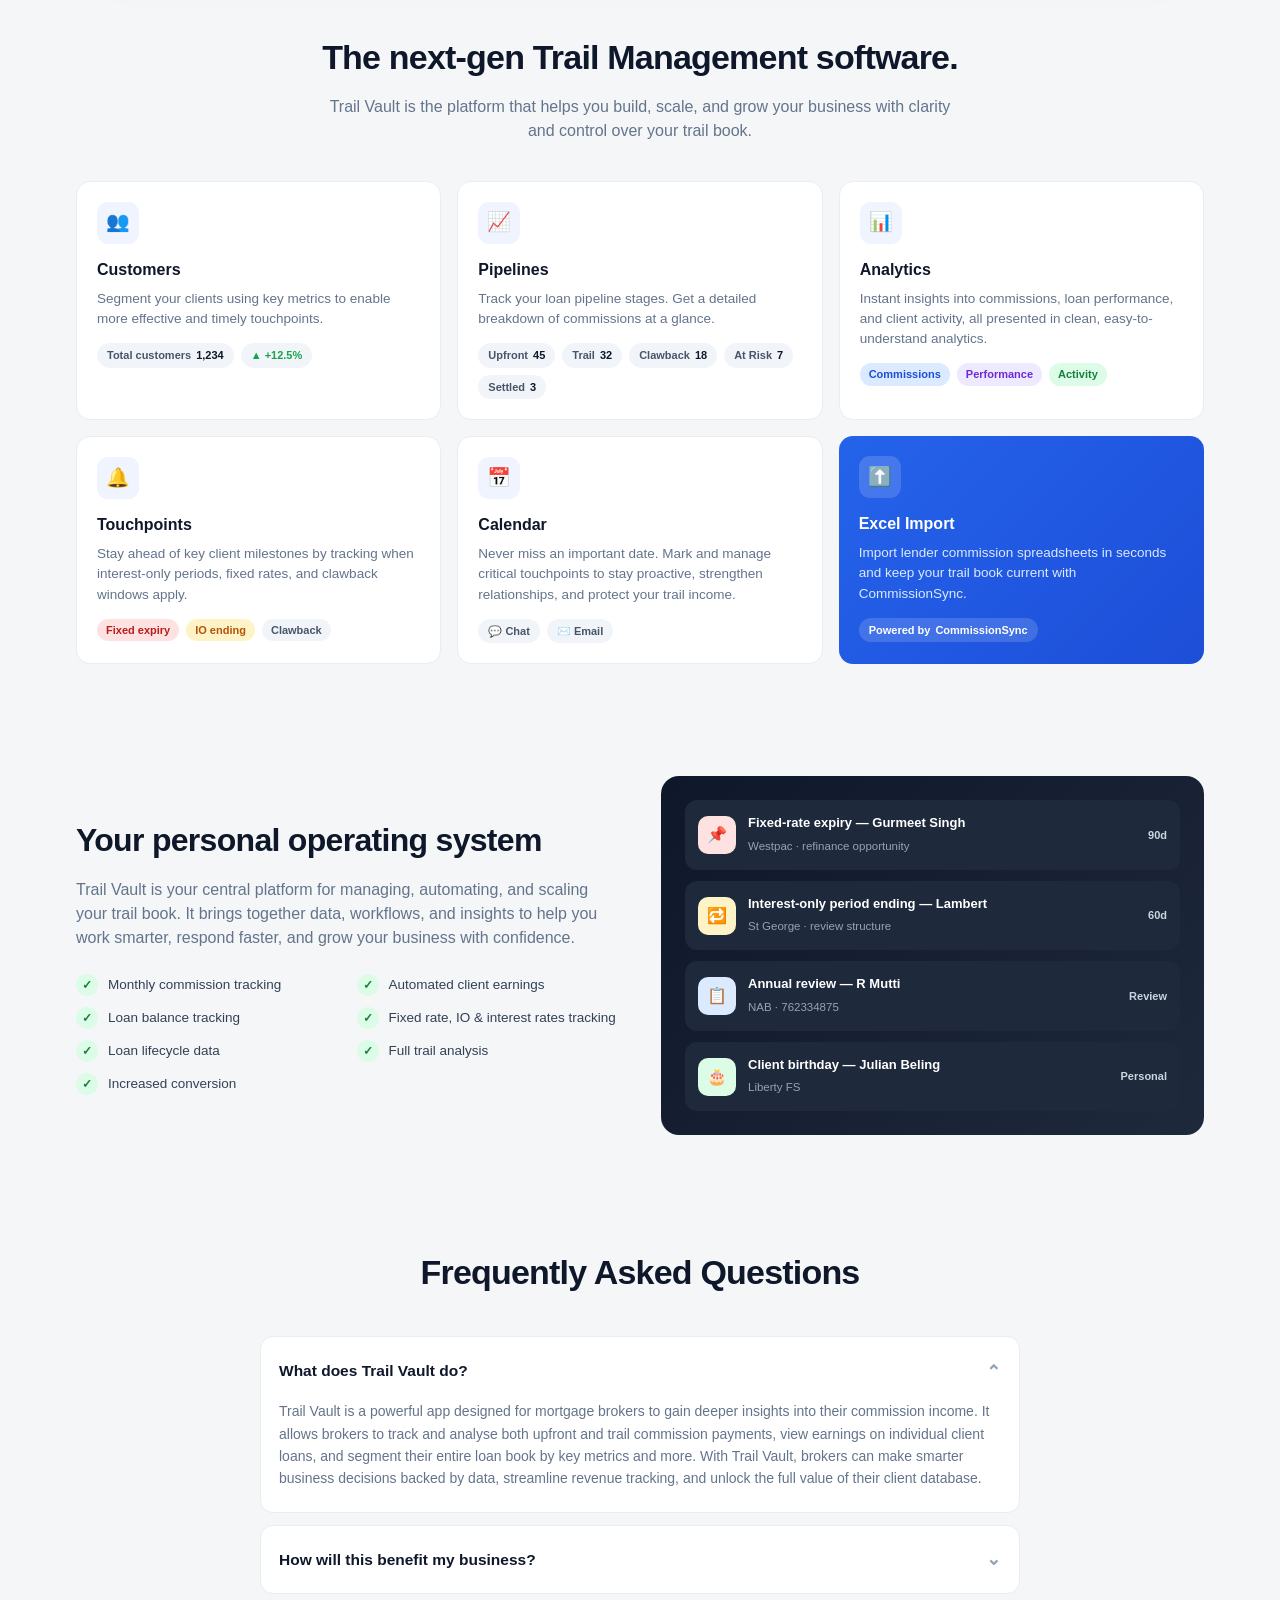
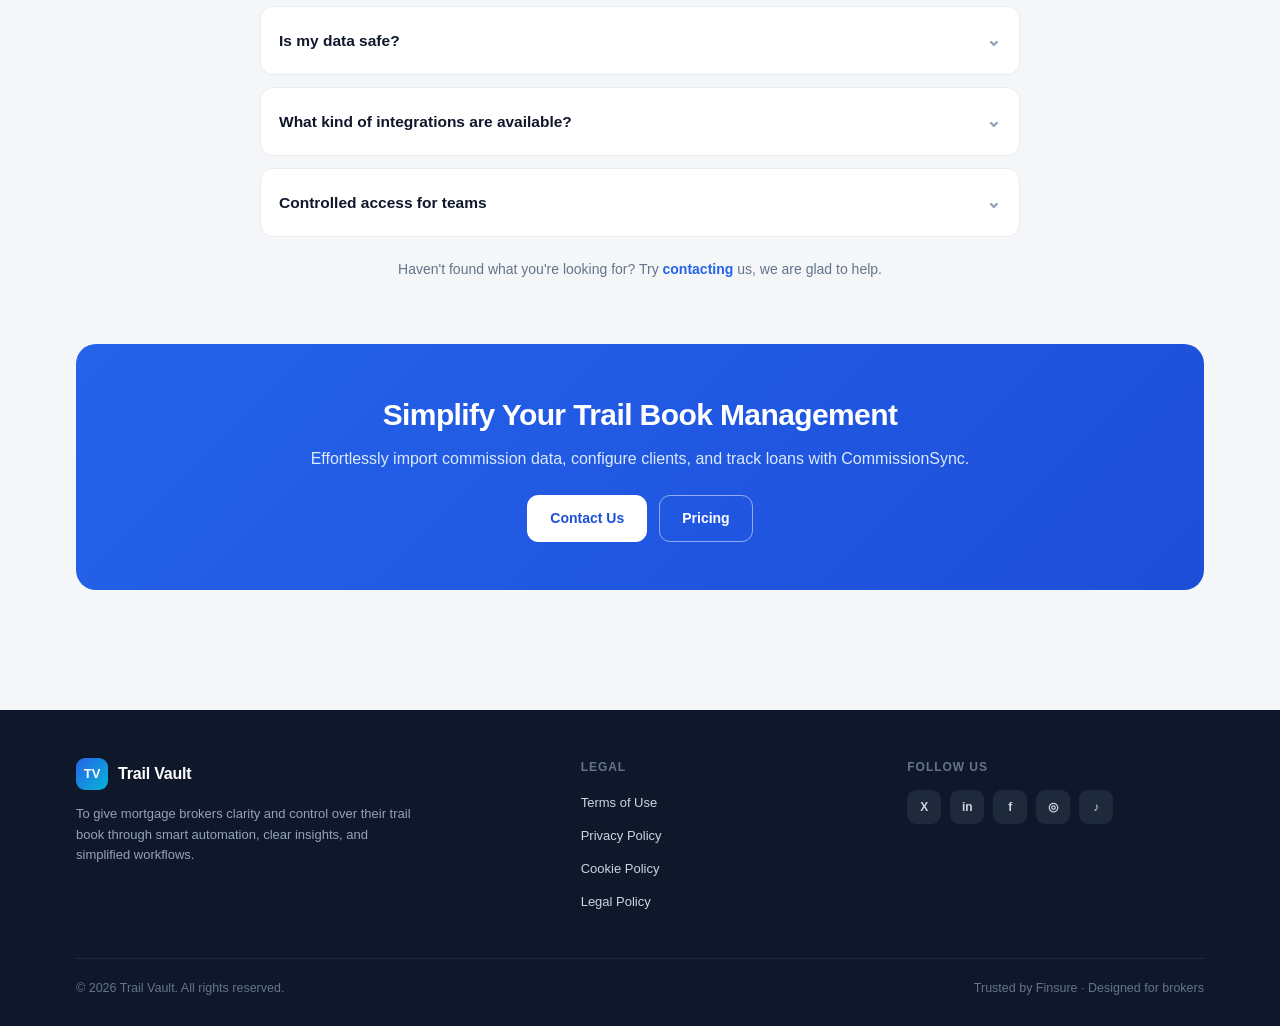
==== commit d7ebbcf3: "Remove testimonials section and compact hero graphic on mobile Drop the 'What people say' testimonia" ====
--- a/trail-vault-homepage.html
+++ b/trail-vault-homepage.html
@@ -6,7 +6,7 @@
 <title>Trail Vault — Simplify Your Trail Book Management</title>
 <style>
 *{margin:0;padding:0;box-sizing:border-box;font-family:-apple-system,'Segoe UI',Roboto,Inter,sans-serif}
-body{background:#f4f6f8;color:#0f172a;line-height:1.5}
+body{background:#f4f6f8;color:#0f172a;line-height:1.5;overflow-x:hidden}
 a{text-decoration:none;color:inherit}
 img{max-width:100%}
 .wrap{max-width:1180px;margin:0 auto;padding:0 26px}
@@ -120,15 +120,6 @@
 .osvis .meta small{font-size:11.5px;color:#94a3b8}
 .osvis .when{margin-left:auto;font-size:11px;font-weight:600;color:#cbd5e1}
 
-/* ---------- testimonials ---------- */
-.tgrid{columns:3;column-gap:16px}
-.tcard{background:#fff;border:1px solid #e8edf2;border-radius:14px;padding:18px;margin-bottom:16px;break-inside:avoid}
-.tcard .q{font-size:14px;color:#334155;line-height:1.55}
-.tcard .who{display:flex;align-items:center;gap:11px;margin-top:14px}
-.tcard .av{width:38px;height:38px;border-radius:50%;background:linear-gradient(135deg,#2563eb,#06b6d4);color:#fff;font-weight:700;font-size:13px;display:flex;align-items:center;justify-content:center;flex-shrink:0}
-.tcard .who b{font-size:13px;display:block}
-.tcard .who small{font-size:11.5px;color:#94a3b8}
-
 /* ---------- faq ---------- */
 .faq{max-width:760px;margin:0 auto}
 .faq details{background:#fff;border:1px solid #e8edf2;border-radius:13px;padding:4px 18px;margin-bottom:12px}
@@ -163,19 +154,62 @@
 .foot .social a:hover{background:#2563eb;color:#fff}
 .foot .bar{border-top:1px solid #1e293b;margin-top:36px;padding-top:20px;display:flex;justify-content:space-between;align-items:center;font-size:12.5px;color:#64748b;flex-wrap:wrap;gap:10px}
 
-@media(max-width:900px){
+/* ---------- responsive ---------- */
+/* tablets / small laptops */
+@media(max-width:980px){
+  .nav .links{display:none}
   .kpis,.fgrid{grid-template-columns:repeat(2,1fr)}
   .prow,.os{grid-template-columns:1fr}
-  .tgrid{columns:2}
+  .os{gap:30px}
   .shotgrid{grid-template-columns:1fr}
   .shotside{display:none}
-  .nav .links{display:none}
-  .hero h1{font-size:36px}
+  .hero h1{font-size:40px}
+  .shead h2,.os h2{font-size:30px}
   .foot .top{grid-template-columns:1fr 1fr}
 }
-@media(max-width:560px){
-  .kpis,.fgrid,.tgrid,.checks{grid-template-columns:1fr;columns:1}
-  .hero h1{font-size:30px}
+/* large phones */
+@media(max-width:680px){
+  .wrap{padding:0 18px}
+  .nav .wrap{height:58px;gap:10px}
+  .nav .btn:not(.primary),.theme{display:none}      /* keep only the primary CTA in the bar */
+  .hero{padding:44px 0 24px}
+  .hero h1{font-size:32px;letter-spacing:-1px}
+  .hero .lead{font-size:15px}
+  .hero .cta{flex-direction:column;align-items:stretch}
+  .hero .cta .btn{justify-content:center}
+  /* keep the hero dashboard graphic compact, not a tall single column */
+  .preview{margin-top:32px;padding:11px;border-radius:14px}
+  .preview .kpis{gap:10px}
+  .preview .prow{gap:10px}
+  .kpi{padding:12px 13px}
+  .kpi .lab{font-size:11px}
+  .kpi .val{font-size:20px;margin-top:5px}
+  .kpi .delta{font-size:11px;margin-top:4px}
+  .card{padding:14px}
+  .bars{height:100px}
+  .section{padding:40px 0}
+  .shead{margin-bottom:28px}
+  .shead h2,.os h2{font-size:25px}
+  .shead p,.os .lead{font-size:15px}
+  .tabs{width:100%;justify-content:flex-start;overflow-x:auto;-webkit-overflow-scrolling:touch}
+  .tabs span{white-space:nowrap}
+  .checks{grid-template-columns:1fr}
+  .ctaband{padding:34px 22px}
+  .ctaband h2{font-size:24px}
+  .ctaband p{font-size:15px}
+  .ctaband .cta{flex-direction:column;align-items:stretch}
+  .foot{margin-top:44px}
+  .foot .top{grid-template-columns:1fr;gap:26px}
+  .foot .bar{justify-content:flex-start}
+}
+/* small phones */
+@media(max-width:430px){
+  .fgrid{grid-template-columns:1fr}          /* feature cards stack; KPIs stay 2-up to keep the graphic short */
+  .kpis{grid-template-columns:repeat(2,1fr)}
+  .hero h1{font-size:28px}
+  .donut{width:112px;height:112px}
+  .donut::after{inset:22px}
+  .donutwrap{gap:14px}
 }
 </style>
 </head>
@@ -429,30 +463,6 @@
   </div>
 </section>
 
-<!-- ===== TESTIMONIALS ===== -->
-<section class="section">
-  <div class="wrap">
-    <div class="shead">
-      <h2>What people say</h2>
-    </div>
-    <div class="tgrid">
-      <div class="tcard"><div class="q">“Our team efficiency has improved by 75% since implementation.”</div><div class="who"><span class="av">DZ</span><div><b>David Zhang</b><small>VP of Sales at GlobalTech Solutions</small></div></div></div>
-      <div class="tcard"><div class="q">“We've seen a 50% increase in conversion rates!”</div><div class="who"><span class="av">MR</span><div><b>Maria Rodriguez</b><small>Customer Success Director at Cloud Dynamics</small></div></div></div>
-      <div class="tcard"><div class="q">“Our sales pipeline visibility has improved tenfold.”</div><div class="who"><span class="av">JW</span><div><b>James Wilson</b><small>Head of Business Development at Velocity Inc</small></div></div></div>
-      <div class="tcard"><div class="q">“Customer communication is now seamless across all regions.”</div><div class="who"><span class="av">SK</span><div><b>Sarah Kim</b><small>Senior Account Executive at Digital First</small></div></div></div>
-      <div class="tcard"><div class="q">“Our customer retention has increased by 40% using their predictive”</div><div class="who"><span class="av">MJ</span><div><b>Marcus Johnson</b><small>Sales Operations Manager at Revenue Pulse</small></div></div></div>
-      <div class="tcard"><div class="q">“Customer service response times have been cut in half.”</div><div class="who"><span class="av">PS</span><div><b>Priya Sharma</b><small>Chief Revenue Officer at Scale Systems</small></div></div></div>
-      <div class="tcard"><div class="q">“Our targeted campaigns now see 85% higher engagement rates.”</div><div class="who"><span class="av">MS</span><div><b>Miguel Santos</b><small>Account Management Director at Grow Corp</small></div></div></div>
-      <div class="tcard"><div class="q">“Perfect for managing eco-conscious customer relationships.”</div><div class="who"><span class="av">LT</span><div><b>Lisa Thompson</b><small>Inside Sales Manager at Quantum Enterprises</small></div></div></div>
-      <div class="tcard"><div class="q">“Secure patient relationship management has never been easier.”</div><div class="who"><span class="av">DP</span><div><b>Daniel Park</b><small>Business Operations Lead at Swift Solutions</small></div></div></div>
-      <div class="tcard"><div class="q">“Perfect for managing student and institution relationships.”</div><div class="who"><span class="av">EA</span><div><b>Emma Anderson</b><small>Director of Client Relations at Peak Partners</small></div></div></div>
-      <div class="tcard"><div class="q">“The most secure CRM solution we've ever used.”</div><div class="who"><span class="av">RC</span><div><b>Robert Chen</b><small>Sales Enablement Manager at Catalyst Group</small></div></div></div>
-      <div class="tcard"><div class="q">“Client communication has never been more efficient.”</div><div class="who"><span class="av">MP</span><div><b>Maya Patel</b><small>Customer Experience Director at Apex Solutions</small></div></div></div>
-      <div class="tcard"><div class="q">“The perfect CRM solution that grows with your business.”</div><div class="who"><span class="av">TO</span><div><b>Thomas O'Brien</b><small>Sales Strategy Manager at Future Dynamics</small></div></div></div>
-    </div>
-  </div>
-</section>
-
 <!-- ===== FAQ ===== -->
 <section class="section">
   <div class="wrap">
